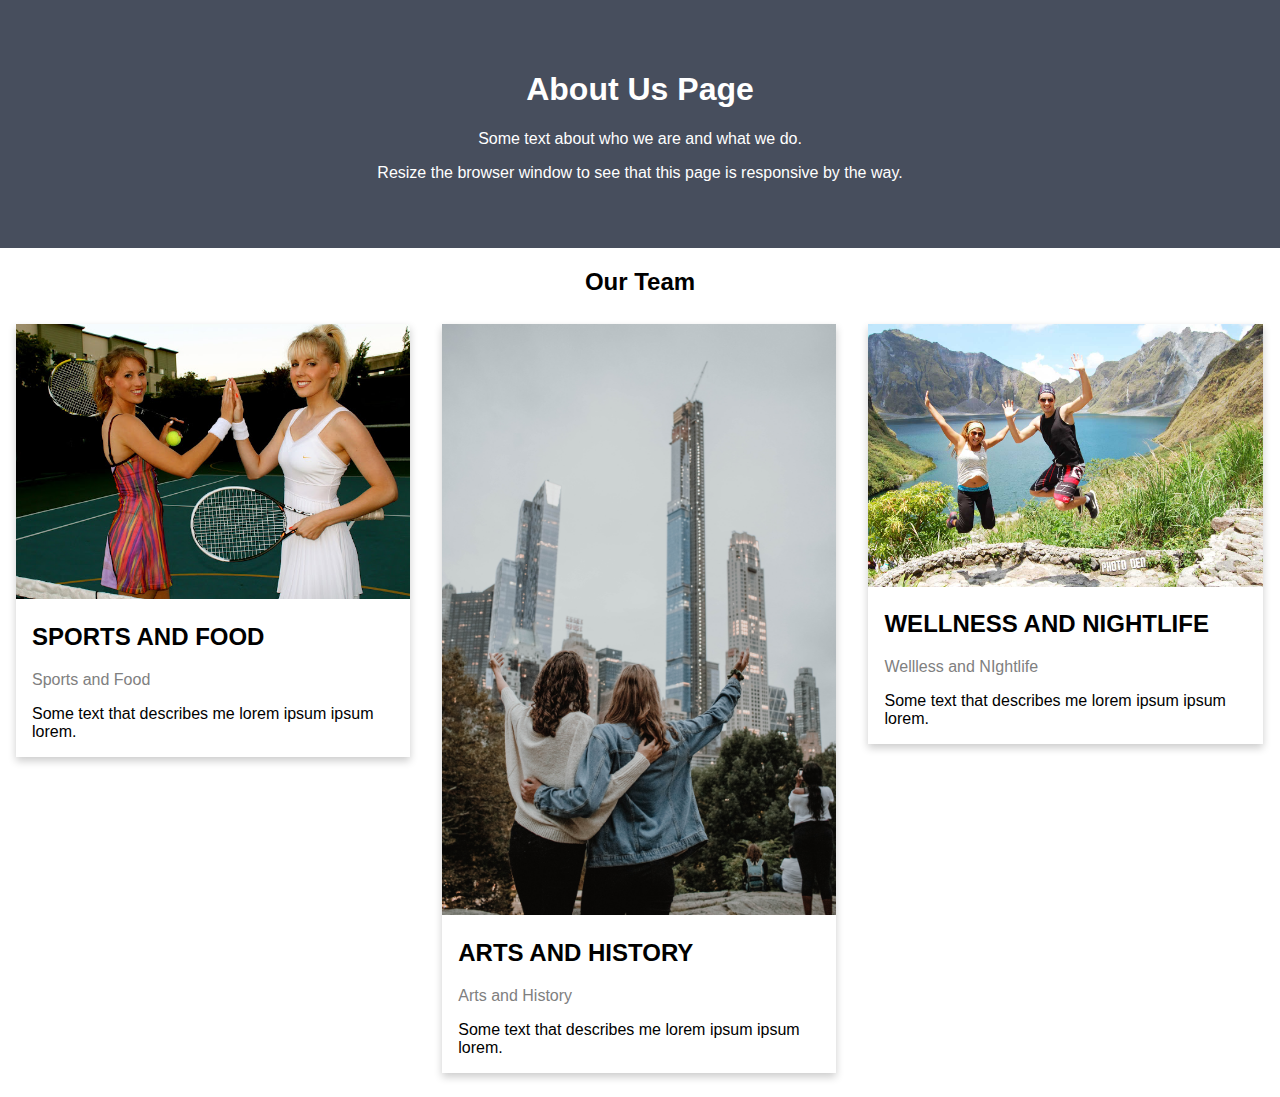
==== test.html @ 4ac774ad "index" ====
<!DOCTYPE html>
<html>
<head>
<meta name="viewport" content="width=device-width, initial-scale=1">
<style>
body {
  font-family: Arial, Helvetica, sans-serif;
  margin: 0;
}

html {
  box-sizing: border-box;
}

*, *:before, *:after {
  box-sizing: inherit;
}

.column {
  float: left;
  width: 33.3%;
  margin-bottom: 16px;
  padding: 0 8px;
}

.card {
  box-shadow: 0 4px 8px 0 rgba(0, 0, 0, 0.2);
  margin: 8px;
}

.about-section {
  padding: 50px;
  text-align: center;
  background-color: #474e5d;
  color: white;
}

.container {
  padding: 0 16px;
}

.container::after, .row::after {
  content: "";
  clear: both;
  display: table;
}

.title {
  color: grey;
}


@media screen and (max-width: 650px) {
  .column {
    width: 100%;
    display: block;
  }
}
</style>
</head>
<body>

<div class="about-section">
  <h1>About Us Page</h1>
  <p>Some text about who we are and what we do.</p>
  <p>Resize the browser window to see that this page is responsive by the way.</p>
</div>

<h2 style="text-align:center">Our Team</h2>
<div class="row">
  <div class="column">
    <div class="card">
      <img src="./.img/01sports.jpeg" alt="sportsandfood" style="width:100%">
      <div class="container">
        <h2>SPORTS AND FOOD</h2>
        <p class="title">Sports and Food</p>
        <p>Some text that describes me lorem ipsum ipsum lorem.</p>
      </div>
    </div>
  </div>

  <div class="column">
    <div class="card">
      <img src="./.img/03artsandmuseum.jpg" alt="artsandhistory" style="width:100%">
      <div class="container">
        <h2>ARTS AND HISTORY</h2>
        <p class="title">Arts and History</p>
        <p>Some text that describes me lorem ipsum ipsum lorem.</p>
      </div>
    </div>
  </div>
  
  <div class="column">
    <div class="card">
      <img src="./.img/05wellness.jpeg" alt="wellnessandnightlife" style="width:100%">
      <div class="container">
        <h2>WELLNESS AND NIGHTLIFE</h2>
        <p class="title">Wellless and NIghtlife</p>
        <p>Some text that describes me lorem ipsum ipsum lorem.</p>
      </div>
    </div>
  </div>
</div>

</body>
</html>
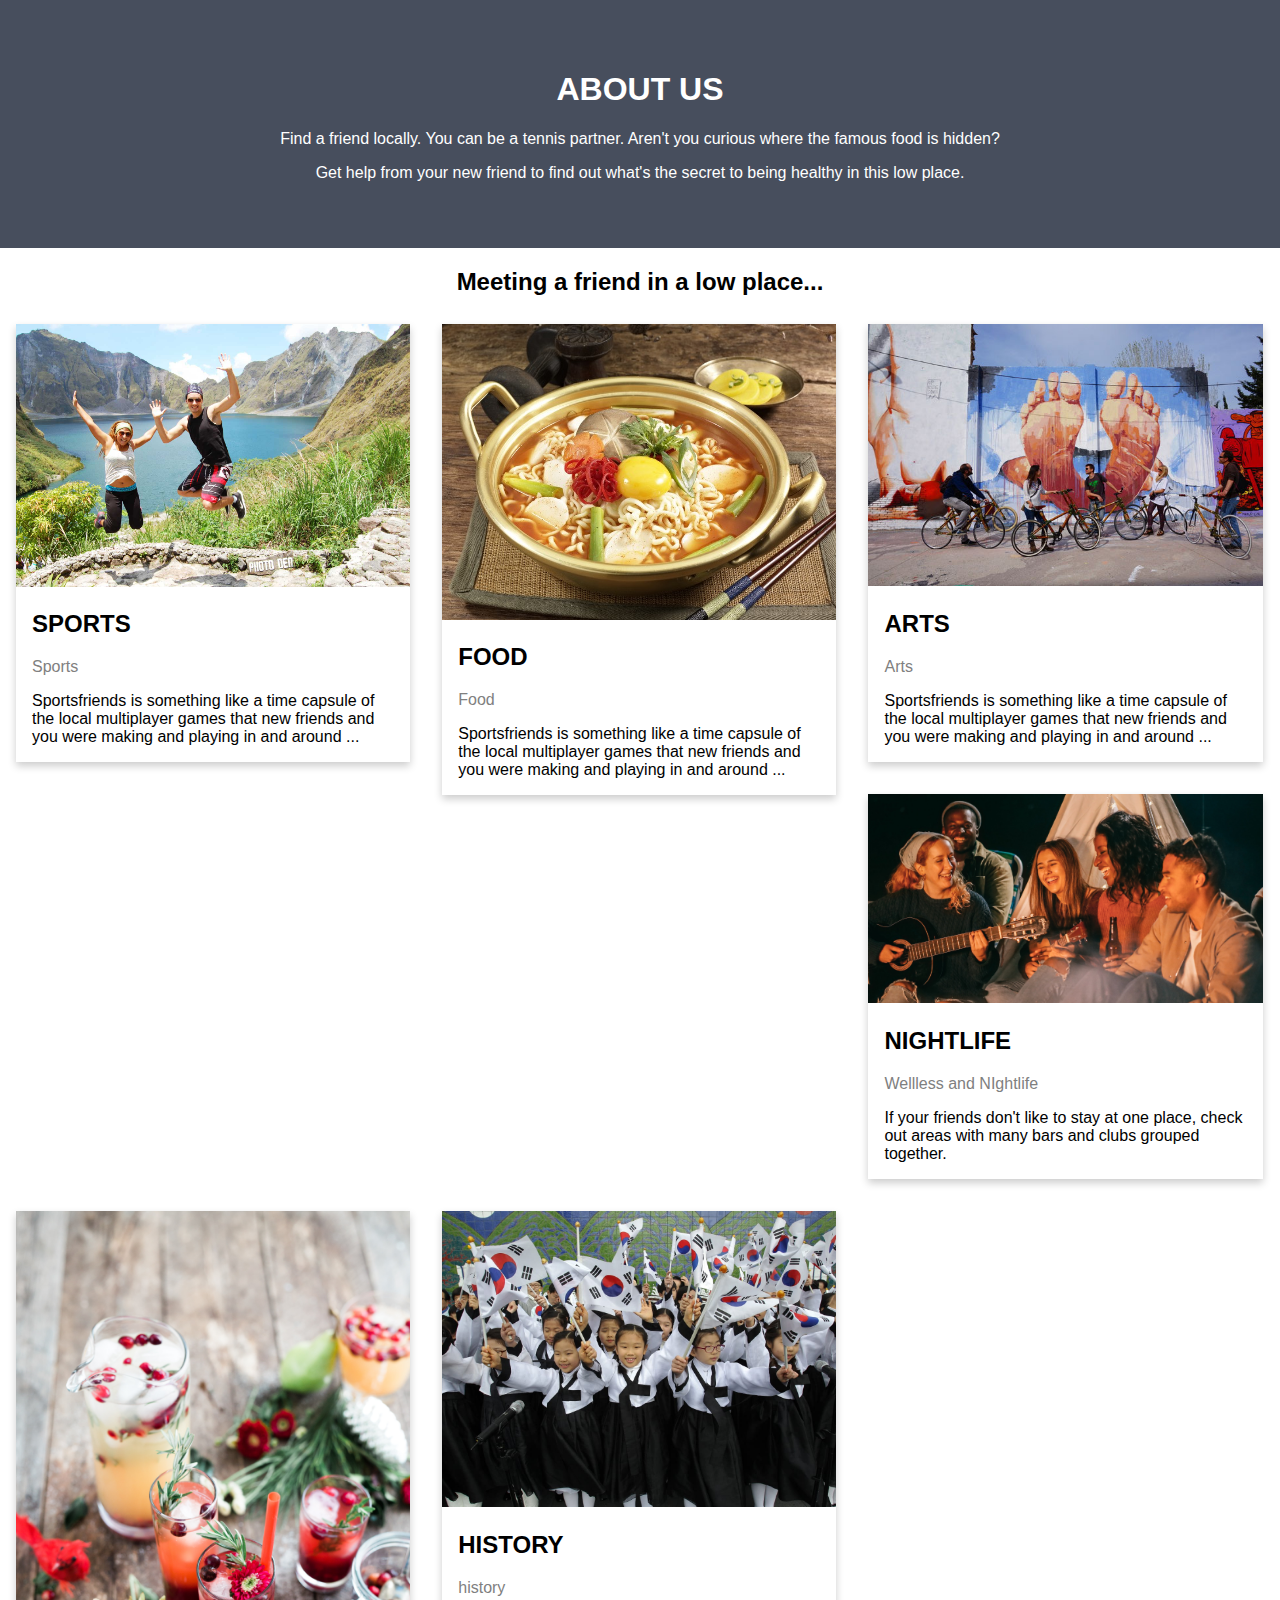
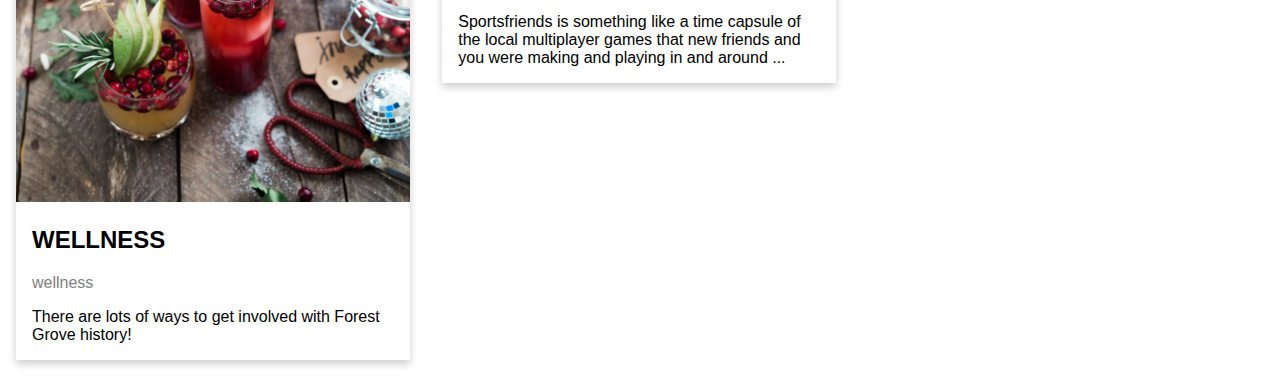
==== commit 248cb4f8: "flex" ====
--- a/test.html
+++ b/test.html
@@ -1,3 +1,7 @@
+<!DOCTYPE html>
+<html>
+<head>
+<meta name="viewport" content="width=device-width, initial-scale=1">
 <!DOCTYPE html>
 <html>
 <head>
@@ -13,7 +17,7 @@
 }
 
 *, *:before, *:after {
-  box-sizing: inherit;
+ box-sizing: inherit; 
 }
 
 .column {
@@ -37,6 +41,7 @@
 
 .container {
   padding: 0 16px;
+  flex-wrap: wrap;
 }
 
 .container::after, .row::after {
@@ -50,6 +55,22 @@
 }
 
 
+<!-- .button {
+  border: none;
+  outline: 0;
+  display: inline-block;
+  padding: 8px;
+  color: white;
+  background-color: #000;
+  text-align: center;
+  cursor: pointer;
+  width: 100%;
+}
+
+.button:hover {
+  background-color: #555;
+} -->
+
 @media screen and (max-width: 650px) {
   .column {
     width: 100%;
@@ -61,45 +82,83 @@
 <body>
 
 <div class="about-section">
-  <h1>About Us Page</h1>
-  <p>Some text about who we are and what we do.</p>
-  <p>Resize the browser window to see that this page is responsive by the way.</p>
+  <h1>ABOUT US</h1>
+  <p>Find a friend locally. You can be a tennis partner. Aren't you curious where the famous food is hidden? </p>
+  <p>Get help from your new friend to find out what's the secret to being healthy in this low place.</p>
 </div>
 
-<h2 style="text-align:center">Our Team</h2>
-<div class="row">
+<h2 style="text-align:center">Meeting a friend in a low place...</h2>
+<div class="row"> 
+
   <div class="column">
     <div class="card">
-      <img src="./.img/01sports.jpeg" alt="sportsandfood" style="width:100%">
+      <img src="./.img/01sports.jpeg" alt="sports" style="width:100%">
       <div class="container">
-        <h2>SPORTS AND FOOD</h2>
-        <p class="title">Sports and Food</p>
-        <p>Some text that describes me lorem ipsum ipsum lorem.</p>
+        <h2>SPORTS</h2>
+        <p class="title">Sports</p>
+        <p>Sportsfriends is something like a time capsule of the local multiplayer games that new friends and you were making and playing in and around ...</p>
       </div>
     </div>
   </div>
 
   <div class="column">
     <div class="card">
-      <img src="./.img/03artsandmuseum.jpg" alt="artsandhistory" style="width:100%">
+      <img src="./.img/02ramen.jpeg" alt="food" style="width:100%">
       <div class="container">
-        <h2>ARTS AND HISTORY</h2>
-        <p class="title">Arts and History</p>
-        <p>Some text that describes me lorem ipsum ipsum lorem.</p>
+        <h2>FOOD</h2>
+        <p class="title">Food</p>
+        <p>Sportsfriends is something like a time capsule of the local multiplayer games that new friends and you were making and playing in and around ...</p>
       </div>
     </div>
   </div>
+    
+
+  <div class="column">
+    <div class="card">
+      <img src="./.img/03arts.jpeg" alt="arts" style="width:100%">
+      <div class="container">
+        <h2>ARTS</h2>
+        <p class="title">Arts</p>
+        <p>Sportsfriends is something like a time capsule of the local multiplayer games that new friends and you were making and playing in and around ...</p>
+      </div>
+    </div>
+  </div>
+
   
   <div class="column">
     <div class="card">
-      <img src="./.img/05wellness.jpeg" alt="wellnessandnightlife" style="width:100%">
+      <img src="./.img/04nightlife.jpeg" alt="nightlife" style="width:100%">
       <div class="container">
-        <h2>WELLNESS AND NIGHTLIFE</h2>
+        <h2>NIGHTLIFE</h2>
         <p class="title">Wellless and NIghtlife</p>
-        <p>Some text that describes me lorem ipsum ipsum lorem.</p>
+        <p>If your friends don't like to stay at one place, check out areas with many bars and clubs grouped together.</p>
       </div>
     </div>
   </div>
+
+  <div class="column">
+    <div class="card">
+      <img src="./.img/05wellness.jpg" alt="wellness" style="width:100%">
+      <div class="container">
+        <h2>WELLNESS</h2>
+        <p class="title">wellness</p>
+        <p>There are lots of ways to get involved with Forest Grove history!</p>
+      </div>
+    </div>
+  </div>
+
+    
+  <div class="column">
+    <div class="card">
+      <img src="./.img/06history.jpeg" alt="history" style="width:100%">
+      <div class="container">
+        <h2>HISTORY</h2>
+        <p class="title">history</p>
+        <p>Sportsfriends is something like a time capsule of the local multiplayer games that new friends and you were making and playing in and around ...</p>
+      </div>
+    </div>
+  </div>          
+
 </div>
 
 </body>
